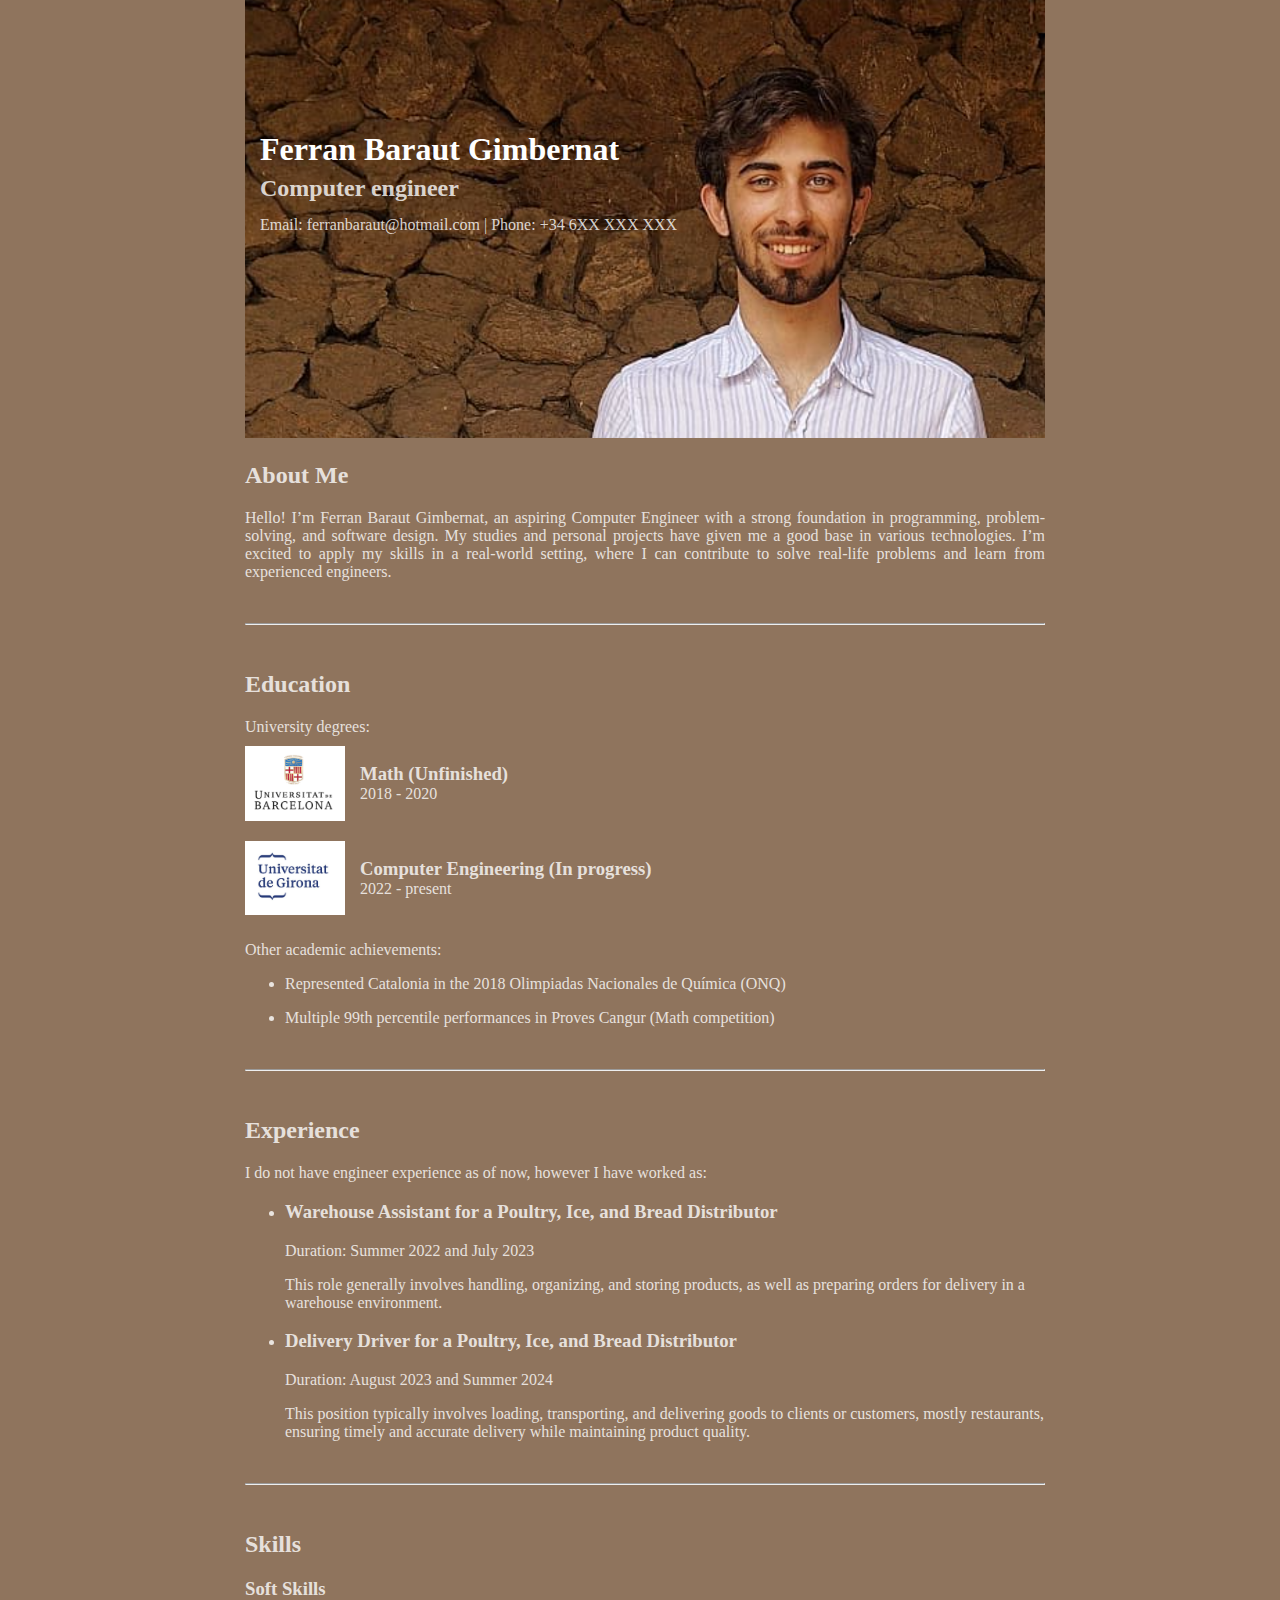
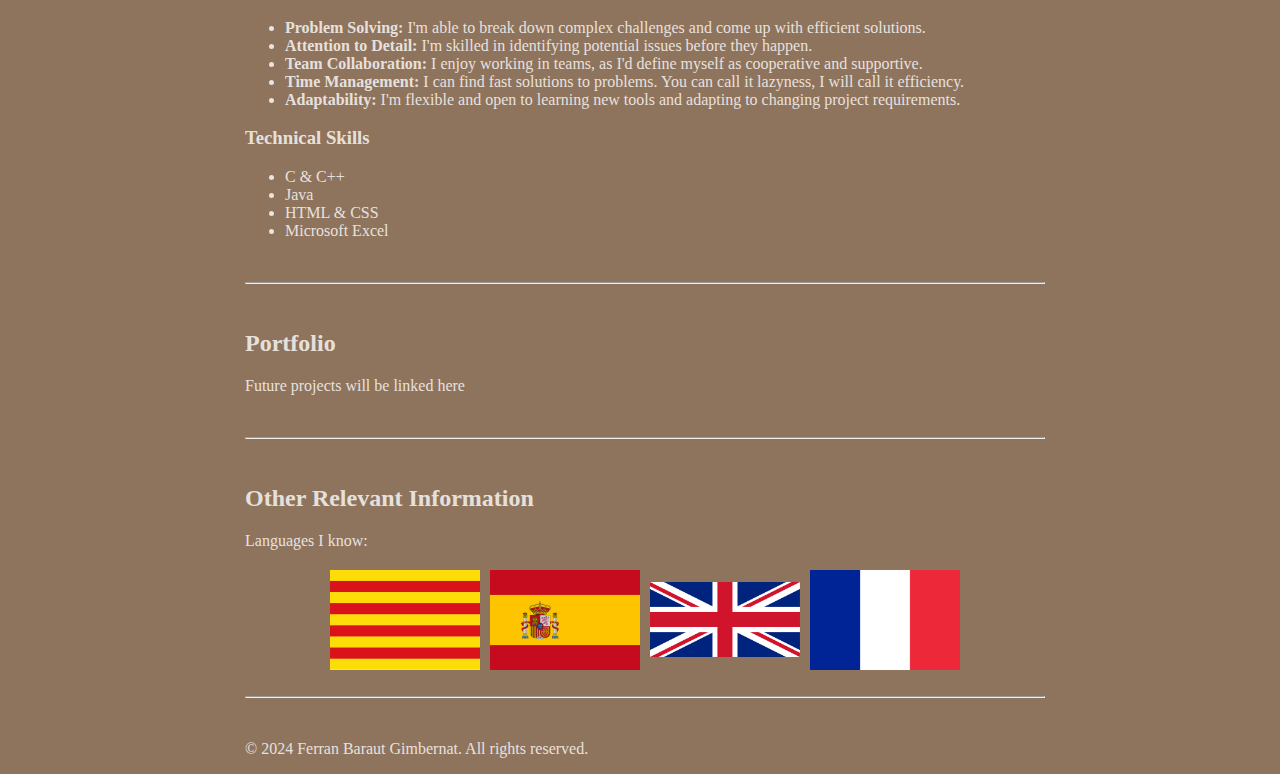
==== index.html @ fc99d502 "Add files via upload" ====
<!DOCTYPE html>
<html lang="en">
<head>
    <meta charset="UTF-8">
    <title>Ferran Baraut Gimbernat - CV</title>
    <link rel="stylesheet" type=text/css href="myCVstyle.css">
</head>
<body>
        <header>
            <div class="header-container">
                <img src="header-sym.png" alt="Ferran Baraut" class="header-image">
                <h1>Ferran Baraut Gimbernat</h1>
                <h2>Computer engineer</h2>
                <p>Email:  <a href="mailto:ferranbaraut@hotmail.com">ferranbaraut@hotmail.com</a> | Phone: +34 6XX XXX XXX</p>
            </div>
        </header>

        <section id="about-me">
            <h2>About Me</h2>
            <p>Hello! I’m Ferran Baraut Gimbernat, an aspiring Computer Engineer with a strong foundation in programming, problem-solving, and software design. 
                My studies and personal projects have given me a good base in various technologies. I’m excited to apply my skills in a real-world setting, 
                where I can contribute to solve real-life problems and learn from experienced engineers.
            </p>
            <br>
            <hr>
        </section>

        <section id="education">
            <br>
            <h2>Education</h2>
            <ul id="education-list">
                <p>University degrees:</p>
                <li>
                    <img src="ub.png" alt="UB logo" class="edu-image">
                    <div>
                        <h3>Math (Unfinished)</h3>
                        <p>2018 - 2020</p>
                    </div>
                </li>
                <li>
                    <img src="udg.png" alt="UdG logo" class="edu-image">
                    <div>
                        <h3>Computer Engineering (In progress)</h3>
                        <p>2022 - present</p>
                    </div>
                </li>
            </ul>
            <p>
                Other academic achievements:
            </p>
            <ul>
                <li>
                    <p>Represented Catalonia in the 2018 Olimpiadas Nacionales de Química (ONQ)</p>
                </li>
                <li>
                    <p>Multiple 99th percentile performances in Proves Cangur (Math competition)</p>
                </li>
            </ul>
            <br>
            <hr>
        </section>

        <section id="experience">
            <br>
            <h2>Experience</h2>
            <p>I do not have engineer experience as of now, however I have worked as:</p>
            <ul>
                <li>
                    <h3>Warehouse Assistant for a Poultry, Ice, and Bread Distributor</h3>
                    <p>Duration: Summer 2022 and July 2023</p>
                    <p>This role generally involves handling, organizing, and storing products, as well as preparing orders 
                        for delivery in a warehouse environment.</p>
                </li>
                <li>
                    <h3>Delivery Driver for a Poultry, Ice, and Bread Distributor</h3>
                    <p>Duration: August 2023 and Summer 2024</p>
                    <p>This position typically involves loading, transporting, and delivering goods to clients or customers, mostly restaurants,
                        ensuring timely and accurate delivery while maintaining product quality.</p>
                </li>
            </ul>
            <br>
            <hr>
        </section>

        <section id="skills">
            <br>
            <h2>Skills</h2>
            <h3>Soft Skills</h3>
            <ul>
                <li><strong>Problem Solving:</strong> I'm able to break down complex challenges and come up with efficient solutions.</li>
                <li><strong>Attention to Detail:</strong> I'm skilled in identifying potential issues before they happen.</li>
                <li><strong>Team Collaboration:</strong> I enjoy working in teams, as I'd define myself as cooperative and supportive.</li>
                <li><strong>Time Management:</strong> I can find fast solutions to problems. You can call it lazyness, I will call it efficiency.</li>
                <li><strong>Adaptability:</strong> I'm flexible and open to learning new tools and adapting to changing project requirements.</li>
            </ul>
            <h3>Technical Skills</h3>
            <ul>
                <li>C & C++</li>
                <li>Java</li>
                <li>HTML & CSS</li>
                <li>Microsoft Excel</li>
            </ul>
            <br> 
            <hr>
        </section>

        <section id="portfolio">
            <br>
            <h2>Portfolio</h2>
            <p>Future projects will be linked here </p>
            <br>
            <hr>
        </section>

        <section id="other-info">
            <br>
            <h2>Other Relevant Information</h2>

            <p>Languages I know: </p>
            <div class="flag-container">
                <img src="catalonia-flag-medium.png" alt="Catalan Flag" class="flag">
                <img src="spain-flag-medium.png" alt="Spanish Flag" class="flag">
                <img src="united-kingdom-flag-medium.png" alt=" English Flag" class="flag">
                <img src="france-flag-medium.png" alt="French Flag" class="flag">
                    
            </div>
            <br> 
            <hr>
        </section>

        <footer>
            <br>
            <p>&copy; 2024 Ferran Baraut Gimbernat. All rights reserved.</p>
        </footer>
</body>
</html>
---- myCVstyle.css ----
body {
    background-color: #684424bd;                    /* Background colour taken from the header background image */
    font-family: 'Times New Roman', Times, serif;     /* Set a default font for the page */
    width: 800px;          
    margin: 0 auto;                                   /* Center the container */
    color: rgba(255, 255, 255, 0.805);              /* weaker white text color */
    padding-left: 10px;
}



.header-image {
    width: 100%;                /* Adjust the size of the image to the container*/ 
}

.header-container h1 {
    position: absolute;         /* Set position absolute */
    top: 110px;                 /* Set vertical distance to top */
    padding-left: 15px;         /* Padding left */
    color: white;             /* Color white: */ 
    text-align: left;           /* Align to the left */
}

.header-container h2 {
    position: absolute;         /* Set position absolute */
    top:155px;                  /* Set vertical distance to top */
    padding-left: 15px;         /* Padding left */
    text-align: left;           /* Align to the left */
}

.header-container p {
    position: absolute;         /* Set position absolute */
    top:200px;                  /* Set vertical distance to top */
    padding-left: 15px;         /* Padding left */
    text-align: left;           /* Align to the left */
}

.header-container a {
    color: rgba(255, 255, 255, 0.805);  /* Weaker white text color */ 
    text-decoration: none;                /* No undelying the email link */
}

#about-me p {
    text-align: justify; /*justify the paragraph*/
}
#education-list {
    padding-left: 0;
    list-style-type: none; /* Remove bullet points */
}

#education-list li {
    display: flex;                /* Horizontal alignment */
    align-items: center;          /* Vertically center-align image and text */
    padding: 10px 0;              /* Add padding for spacing between items */
}

.edu-image {
    width: 100px;                  /* Set image size */
    height: auto;                  /* Maintain aspect ratio */
    margin-right: 15px;            /* Space between image and text */
}

#education-list h3, #education-list p {
    margin: 0;                    /* Reset default margins */
}

.flag-container {
    display: flex;               /* Align items horizontally */
    justify-content: center;     /* Centers the image horizontally */
    align-items: center;         /* Vertical alignment the flags in the center */
    gap: 10px;                   /* Adds space between the flags */
    margin-top: 20px;            /* Adds space between the title and flags */
}

.flag {
    width: 150px;                 /* Width */
    height: auto;                 /* Maintain aspect ratio */
}
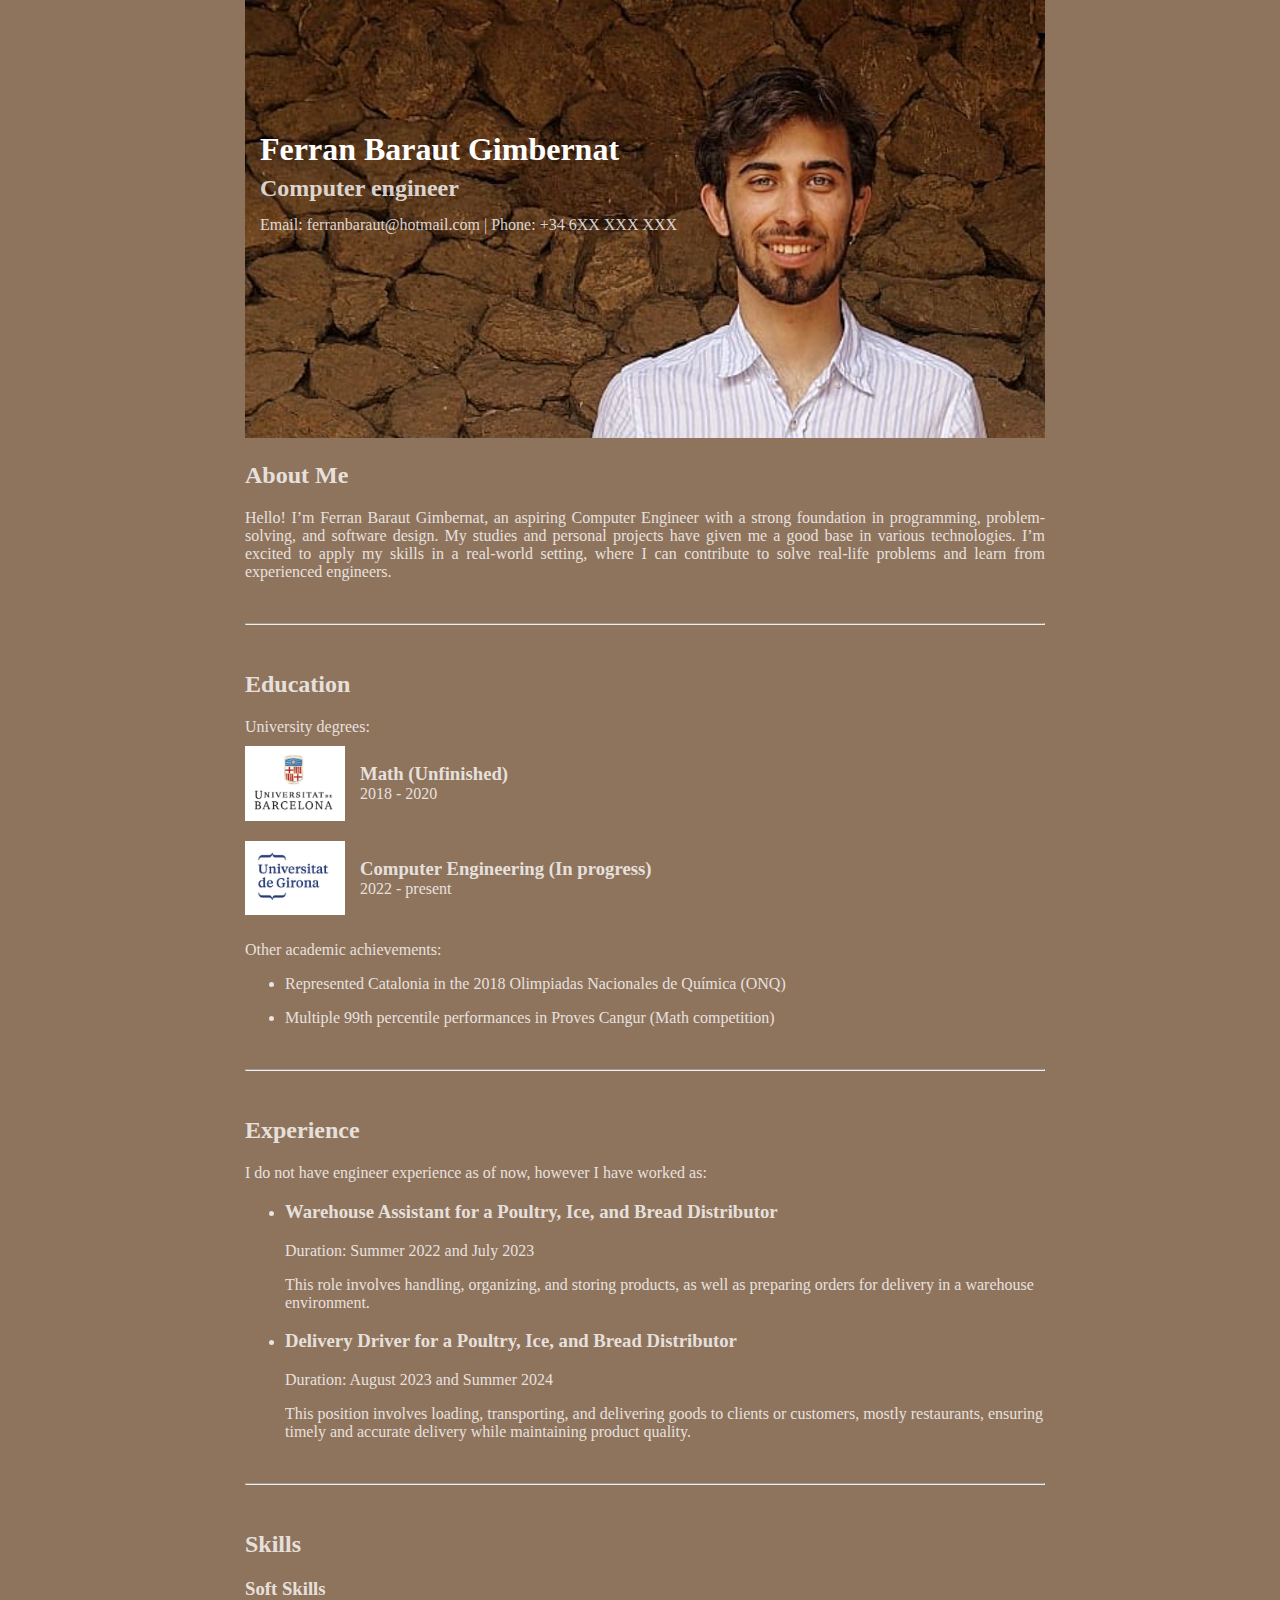
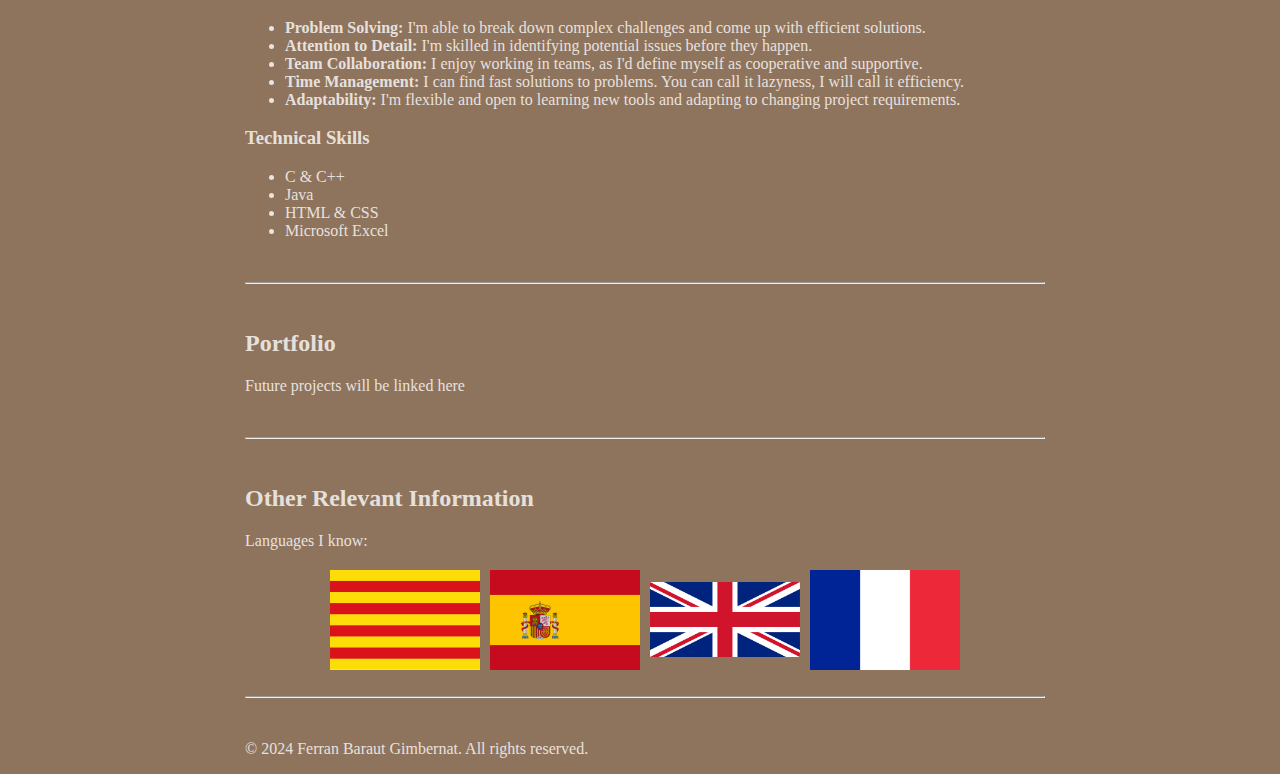
==== commit 83efe62b: "Update index.html" ====
--- a/index.html
+++ b/index.html
@@ -68,13 +68,13 @@
                 <li>
                     <h3>Warehouse Assistant for a Poultry, Ice, and Bread Distributor</h3>
                     <p>Duration: Summer 2022 and July 2023</p>
-                    <p>This role generally involves handling, organizing, and storing products, as well as preparing orders 
+                    <p>This role involves handling, organizing, and storing products, as well as preparing orders 
                         for delivery in a warehouse environment.</p>
                 </li>
                 <li>
                     <h3>Delivery Driver for a Poultry, Ice, and Bread Distributor</h3>
                     <p>Duration: August 2023 and Summer 2024</p>
-                    <p>This position typically involves loading, transporting, and delivering goods to clients or customers, mostly restaurants,
+                    <p>This position involves loading, transporting, and delivering goods to clients or customers, mostly restaurants,
                         ensuring timely and accurate delivery while maintaining product quality.</p>
                 </li>
             </ul>
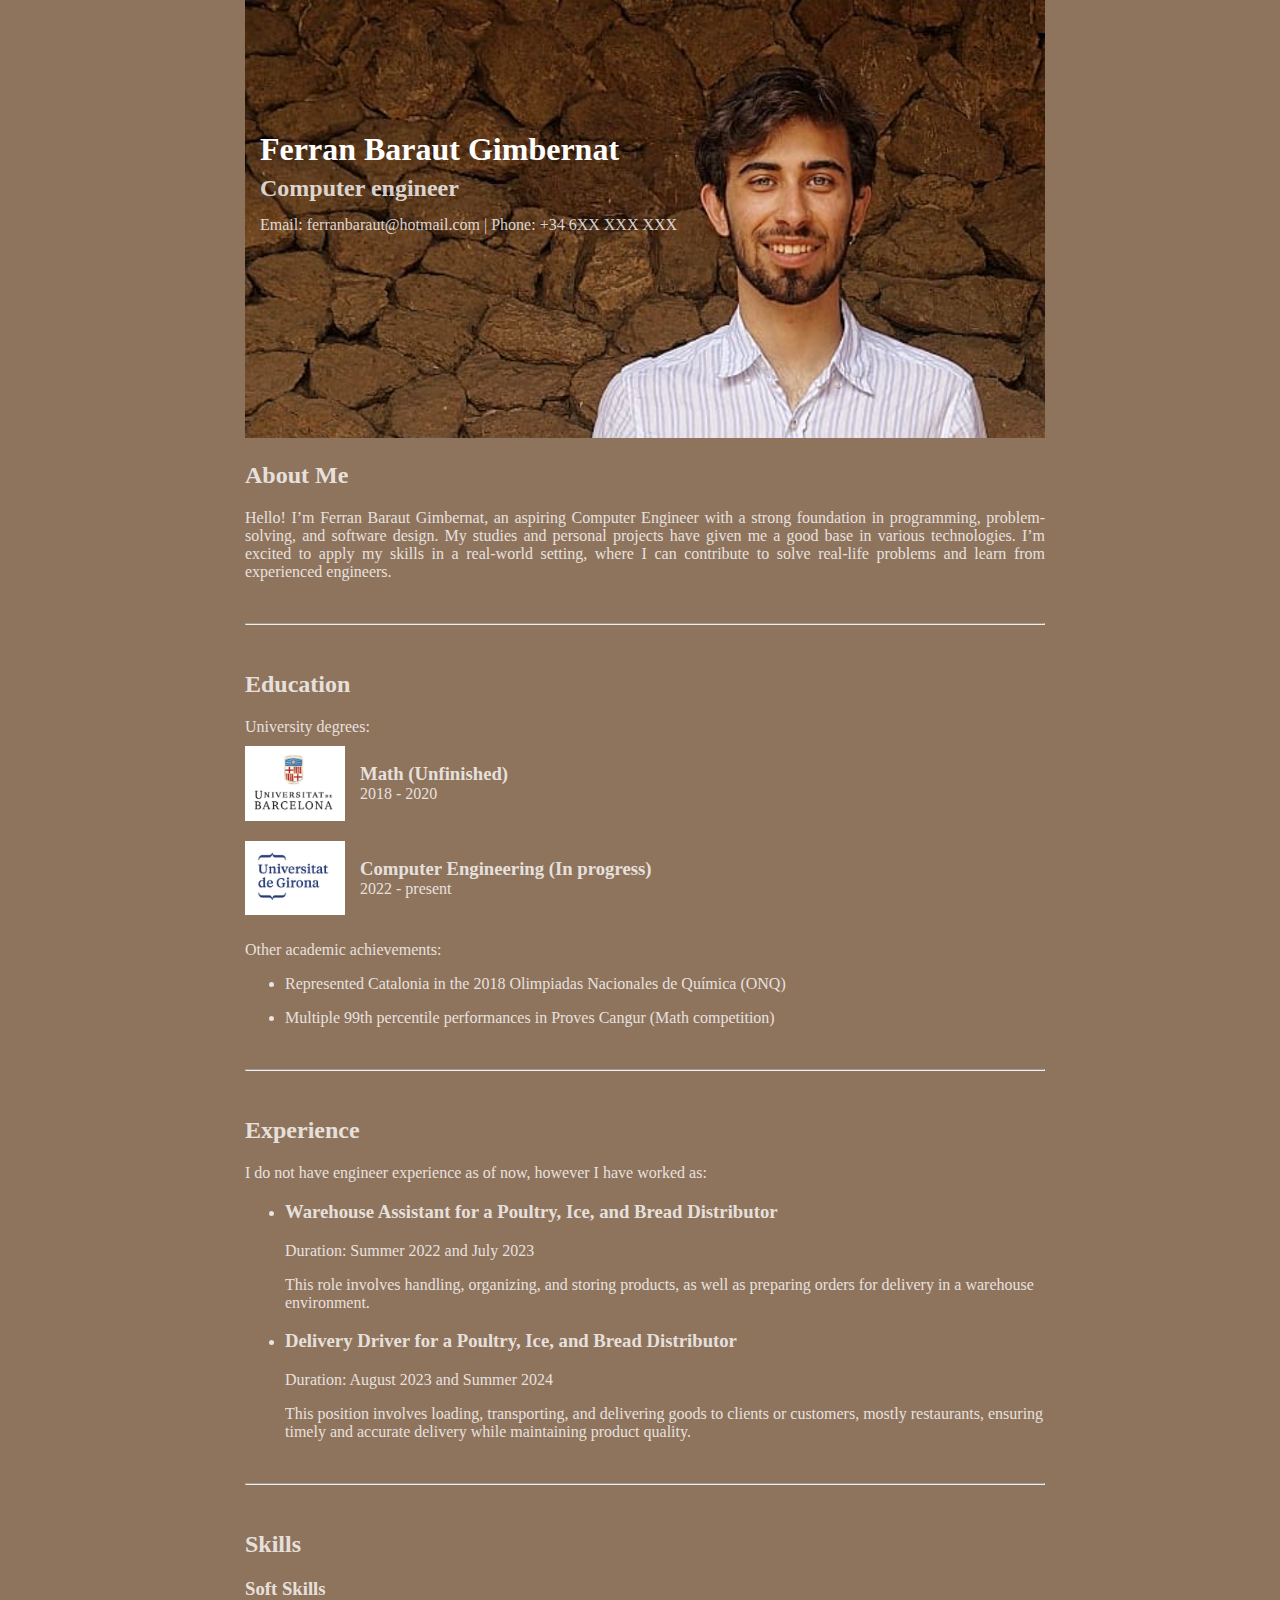
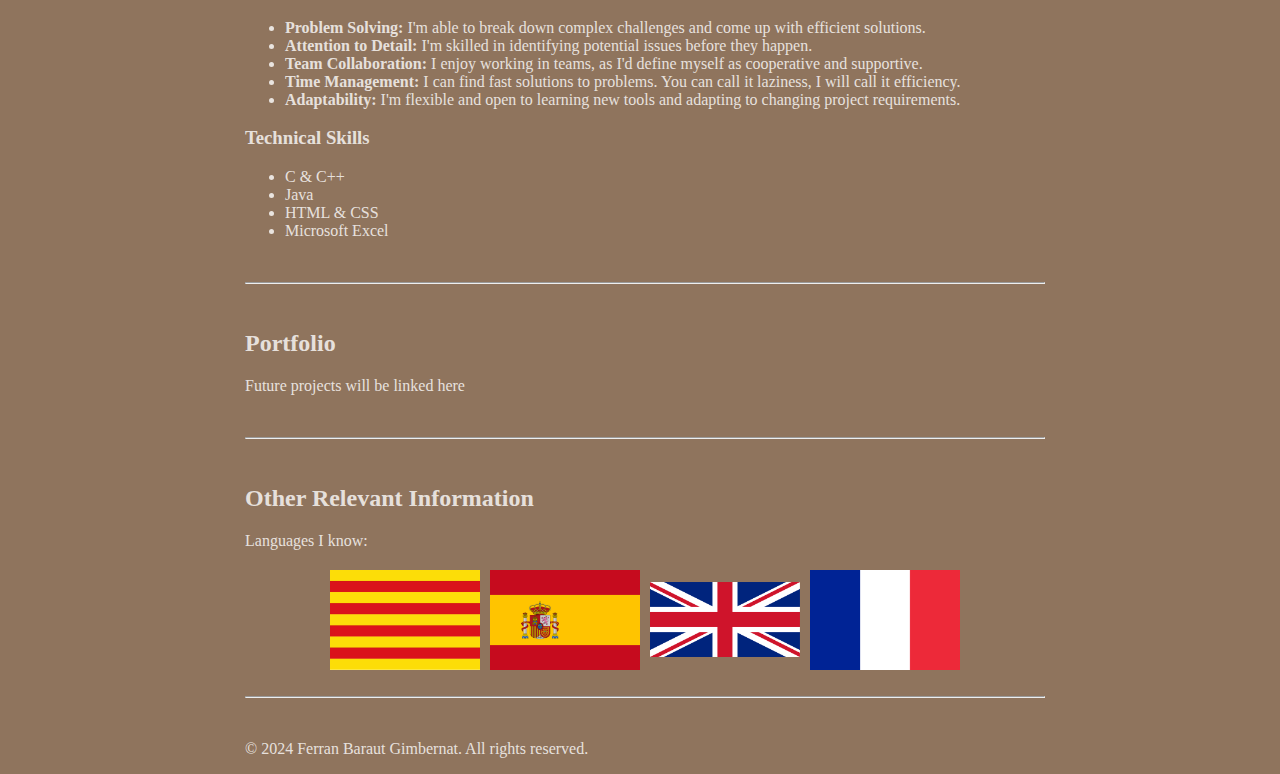
==== commit 8a34248c: "Update index.html" ====
--- a/index.html
+++ b/index.html
@@ -90,7 +90,7 @@
                 <li><strong>Problem Solving:</strong> I'm able to break down complex challenges and come up with efficient solutions.</li>
                 <li><strong>Attention to Detail:</strong> I'm skilled in identifying potential issues before they happen.</li>
                 <li><strong>Team Collaboration:</strong> I enjoy working in teams, as I'd define myself as cooperative and supportive.</li>
-                <li><strong>Time Management:</strong> I can find fast solutions to problems. You can call it lazyness, I will call it efficiency.</li>
+                <li><strong>Time Management:</strong> I can find fast solutions to problems. You can call it laziness, I will call it efficiency.</li>
                 <li><strong>Adaptability:</strong> I'm flexible and open to learning new tools and adapting to changing project requirements.</li>
             </ul>
             <h3>Technical Skills</h3>
